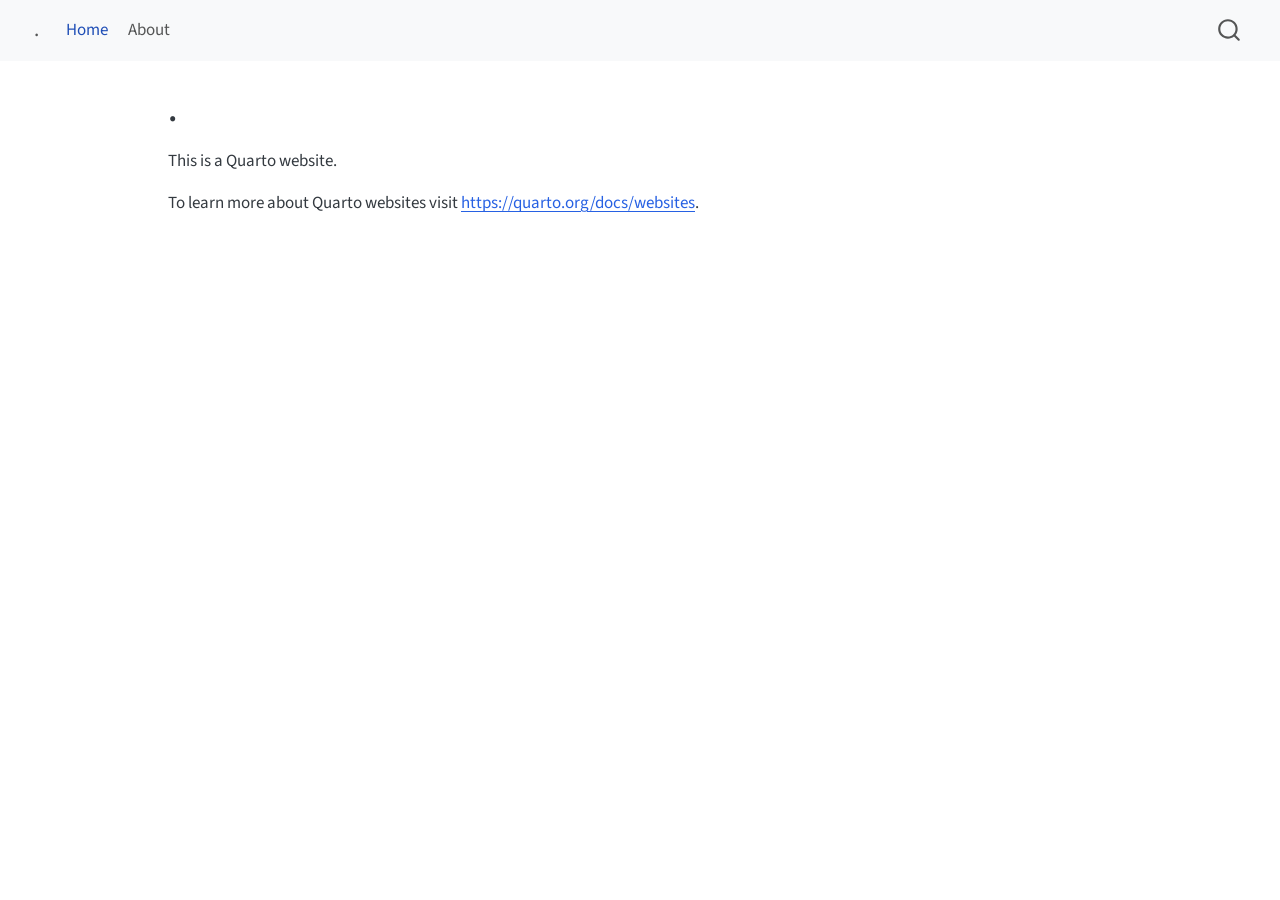
==== docs/index.html @ a1e126f9 "quarto render" ====
<!DOCTYPE html>
<html xmlns="http://www.w3.org/1999/xhtml" lang="en" xml:lang="en"><head>

<meta charset="utf-8">
<meta name="generator" content="quarto-1.8.25">

<meta name="viewport" content="width=device-width, initial-scale=1.0, user-scalable=yes">


<title>.</title>
<style>
code{white-space: pre-wrap;}
span.smallcaps{font-variant: small-caps;}
div.columns{display: flex; gap: min(4vw, 1.5em);}
div.column{flex: auto; overflow-x: auto;}
div.hanging-indent{margin-left: 1.5em; text-indent: -1.5em;}
ul.task-list{list-style: none;}
ul.task-list li input[type="checkbox"] {
  width: 0.8em;
  margin: 0 0.8em 0.2em -1em; /* quarto-specific, see https://github.com/quarto-dev/quarto-cli/issues/4556 */ 
  vertical-align: middle;
}
</style>


<script src="site_libs/quarto-nav/quarto-nav.js"></script>
<script src="site_libs/quarto-nav/headroom.min.js"></script>
<script src="site_libs/clipboard/clipboard.min.js"></script>
<script src="site_libs/quarto-search/autocomplete.umd.js"></script>
<script src="site_libs/quarto-search/fuse.min.js"></script>
<script src="site_libs/quarto-search/quarto-search.js"></script>
<meta name="quarto:offset" content="./">
<script src="site_libs/quarto-html/quarto.js" type="module"></script>
<script src="site_libs/quarto-html/tabsets/tabsets.js" type="module"></script>
<script src="site_libs/quarto-html/axe/axe-check.js" type="module"></script>
<script src="site_libs/quarto-html/popper.min.js"></script>
<script src="site_libs/quarto-html/tippy.umd.min.js"></script>
<script src="site_libs/quarto-html/anchor.min.js"></script>
<link href="site_libs/quarto-html/tippy.css" rel="stylesheet">
<link href="site_libs/quarto-html/quarto-syntax-highlighting-7b89279ff1a6dce999919e0e67d4d9ec.css" rel="stylesheet" id="quarto-text-highlighting-styles">
<script src="site_libs/bootstrap/bootstrap.min.js"></script>
<link href="site_libs/bootstrap/bootstrap-icons.css" rel="stylesheet">
<link href="site_libs/bootstrap/bootstrap-5b4ad623e5705c0698d39aec6f10cf02.min.css" rel="stylesheet" append-hash="true" id="quarto-bootstrap" data-mode="light">
<script id="quarto-search-options" type="application/json">{
  "location": "navbar",
  "copy-button": false,
  "collapse-after": 3,
  "panel-placement": "end",
  "type": "overlay",
  "limit": 50,
  "keyboard-shortcut": [
    "f",
    "/",
    "s"
  ],
  "show-item-context": false,
  "language": {
    "search-no-results-text": "No results",
    "search-matching-documents-text": "matching documents",
    "search-copy-link-title": "Copy link to search",
    "search-hide-matches-text": "Hide additional matches",
    "search-more-match-text": "more match in this document",
    "search-more-matches-text": "more matches in this document",
    "search-clear-button-title": "Clear",
    "search-text-placeholder": "",
    "search-detached-cancel-button-title": "Cancel",
    "search-submit-button-title": "Submit",
    "search-label": "Search"
  }
}</script>


<link rel="stylesheet" href="styles.css">
</head>

<body class="nav-fixed quarto-light">

<div id="quarto-search-results"></div>
  <header id="quarto-header" class="headroom fixed-top">
    <nav class="navbar navbar-expand-lg " data-bs-theme="dark">
      <div class="navbar-container container-fluid">
      <div class="navbar-brand-container mx-auto">
    <a href="./index.html" class="navbar-brand navbar-brand-logo">
    </a>
    <a class="navbar-brand" href="./index.html">
    <span class="navbar-title">.</span>
    </a>
  </div>
            <div id="quarto-search" class="" title="Search"></div>
          <button class="navbar-toggler" type="button" data-bs-toggle="collapse" data-bs-target="#navbarCollapse" aria-controls="navbarCollapse" role="menu" aria-expanded="false" aria-label="Toggle navigation" onclick="if (window.quartoToggleHeadroom) { window.quartoToggleHeadroom(); }">
  <span class="navbar-toggler-icon"></span>
</button>
          <div class="collapse navbar-collapse" id="navbarCollapse">
            <ul class="navbar-nav navbar-nav-scroll me-auto">
  <li class="nav-item">
    <a class="nav-link active" href="./index.html" aria-current="page"> 
<span class="menu-text">Home</span></a>
  </li>  
  <li class="nav-item">
    <a class="nav-link" href="./about.html"> 
<span class="menu-text">About</span></a>
  </li>  
</ul>
          </div> <!-- /navcollapse -->
            <div class="quarto-navbar-tools">
</div>
      </div> <!-- /container-fluid -->
    </nav>
</header>
<!-- content -->
<div id="quarto-content" class="quarto-container page-columns page-rows-contents page-layout-article page-navbar">
<!-- sidebar -->
<!-- margin-sidebar -->
    <div id="quarto-margin-sidebar" class="sidebar margin-sidebar zindex-bottom">
        
    </div>
<!-- main -->
<main class="content" id="quarto-document-content">

<header id="title-block-header" class="quarto-title-block default">
<div class="quarto-title">
<h1 class="title">.</h1>
</div>



<div class="quarto-title-meta">

    
  
    
  </div>
  


</header>


<p>This is a Quarto website.</p>
<p>To learn more about Quarto websites visit <a href="https://quarto.org/docs/websites" class="uri">https://quarto.org/docs/websites</a>.</p>



</main> <!-- /main -->
<script id="quarto-html-after-body" type="application/javascript">
  window.document.addEventListener("DOMContentLoaded", function (event) {
    const icon = "";
    const anchorJS = new window.AnchorJS();
    anchorJS.options = {
      placement: 'right',
      icon: icon
    };
    anchorJS.add('.anchored');
    const isCodeAnnotation = (el) => {
      for (const clz of el.classList) {
        if (clz.startsWith('code-annotation-')) {                     
          return true;
        }
      }
      return false;
    }
    const onCopySuccess = function(e) {
      // button target
      const button = e.trigger;
      // don't keep focus
      button.blur();
      // flash "checked"
      button.classList.add('code-copy-button-checked');
      var currentTitle = button.getAttribute("title");
      button.setAttribute("title", "Copied!");
      let tooltip;
      if (window.bootstrap) {
        button.setAttribute("data-bs-toggle", "tooltip");
        button.setAttribute("data-bs-placement", "left");
        button.setAttribute("data-bs-title", "Copied!");
        tooltip = new bootstrap.Tooltip(button, 
          { trigger: "manual", 
            customClass: "code-copy-button-tooltip",
            offset: [0, -8]});
        tooltip.show();    
      }
      setTimeout(function() {
        if (tooltip) {
          tooltip.hide();
          button.removeAttribute("data-bs-title");
          button.removeAttribute("data-bs-toggle");
          button.removeAttribute("data-bs-placement");
        }
        button.setAttribute("title", currentTitle);
        button.classList.remove('code-copy-button-checked');
      }, 1000);
      // clear code selection
      e.clearSelection();
    }
    const getTextToCopy = function(trigger) {
      const outerScaffold = trigger.parentElement.cloneNode(true);
      const codeEl = outerScaffold.querySelector('code');
      for (const childEl of codeEl.children) {
        if (isCodeAnnotation(childEl)) {
          childEl.remove();
        }
      }
      return codeEl.innerText;
    }
    const clipboard = new window.ClipboardJS('.code-copy-button:not([data-in-quarto-modal])', {
      text: getTextToCopy
    });
    clipboard.on('success', onCopySuccess);
    if (window.document.getElementById('quarto-embedded-source-code-modal')) {
      const clipboardModal = new window.ClipboardJS('.code-copy-button[data-in-quarto-modal]', {
        text: getTextToCopy,
        container: window.document.getElementById('quarto-embedded-source-code-modal')
      });
      clipboardModal.on('success', onCopySuccess);
    }
      var localhostRegex = new RegExp(/^(?:http|https):\/\/localhost\:?[0-9]*\//);
      var mailtoRegex = new RegExp(/^mailto:/);
        var filterRegex = new RegExp('/' + window.location.host + '/');
      var isInternal = (href) => {
          return filterRegex.test(href) || localhostRegex.test(href) || mailtoRegex.test(href);
      }
      // Inspect non-navigation links and adorn them if external
     var links = window.document.querySelectorAll('a[href]:not(.nav-link):not(.navbar-brand):not(.toc-action):not(.sidebar-link):not(.sidebar-item-toggle):not(.pagination-link):not(.no-external):not([aria-hidden]):not(.dropdown-item):not(.quarto-navigation-tool):not(.about-link)');
      for (var i=0; i<links.length; i++) {
        const link = links[i];
        if (!isInternal(link.href)) {
          // undo the damage that might have been done by quarto-nav.js in the case of
          // links that we want to consider external
          if (link.dataset.originalHref !== undefined) {
            link.href = link.dataset.originalHref;
          }
        }
      }
    function tippyHover(el, contentFn, onTriggerFn, onUntriggerFn) {
      const config = {
        allowHTML: true,
        maxWidth: 500,
        delay: 100,
        arrow: false,
        appendTo: function(el) {
            return el.parentElement;
        },
        interactive: true,
        interactiveBorder: 10,
        theme: 'quarto',
        placement: 'bottom-start',
      };
      if (contentFn) {
        config.content = contentFn;
      }
      if (onTriggerFn) {
        config.onTrigger = onTriggerFn;
      }
      if (onUntriggerFn) {
        config.onUntrigger = onUntriggerFn;
      }
      window.tippy(el, config); 
    }
    const noterefs = window.document.querySelectorAll('a[role="doc-noteref"]');
    for (var i=0; i<noterefs.length; i++) {
      const ref = noterefs[i];
      tippyHover(ref, function() {
        // use id or data attribute instead here
        let href = ref.getAttribute('data-footnote-href') || ref.getAttribute('href');
        try { href = new URL(href).hash; } catch {}
        const id = href.replace(/^#\/?/, "");
        const note = window.document.getElementById(id);
        if (note) {
          return note.innerHTML;
        } else {
          return "";
        }
      });
    }
    const xrefs = window.document.querySelectorAll('a.quarto-xref');
    const processXRef = (id, note) => {
      // Strip column container classes
      const stripColumnClz = (el) => {
        el.classList.remove("page-full", "page-columns");
        if (el.children) {
          for (const child of el.children) {
            stripColumnClz(child);
          }
        }
      }
      stripColumnClz(note)
      if (id === null || id.startsWith('sec-')) {
        // Special case sections, only their first couple elements
        const container = document.createElement("div");
        if (note.children && note.children.length > 2) {
          container.appendChild(note.children[0].cloneNode(true));
          for (let i = 1; i < note.children.length; i++) {
            const child = note.children[i];
            if (child.tagName === "P" && child.innerText === "") {
              continue;
            } else {
              container.appendChild(child.cloneNode(true));
              break;
            }
          }
          if (window.Quarto?.typesetMath) {
            window.Quarto.typesetMath(container);
          }
          return container.innerHTML
        } else {
          if (window.Quarto?.typesetMath) {
            window.Quarto.typesetMath(note);
          }
          return note.innerHTML;
        }
      } else {
        // Remove any anchor links if they are present
        const anchorLink = note.querySelector('a.anchorjs-link');
        if (anchorLink) {
          anchorLink.remove();
        }
        if (window.Quarto?.typesetMath) {
          window.Quarto.typesetMath(note);
        }
        if (note.classList.contains("callout")) {
          return note.outerHTML;
        } else {
          return note.innerHTML;
        }
      }
    }
    for (var i=0; i<xrefs.length; i++) {
      const xref = xrefs[i];
      tippyHover(xref, undefined, function(instance) {
        instance.disable();
        let url = xref.getAttribute('href');
        let hash = undefined; 
        if (url.startsWith('#')) {
          hash = url;
        } else {
          try { hash = new URL(url).hash; } catch {}
        }
        if (hash) {
          const id = hash.replace(/^#\/?/, "");
          const note = window.document.getElementById(id);
          if (note !== null) {
            try {
              const html = processXRef(id, note.cloneNode(true));
              instance.setContent(html);
            } finally {
              instance.enable();
              instance.show();
            }
          } else {
            // See if we can fetch this
            fetch(url.split('#')[0])
            .then(res => res.text())
            .then(html => {
              const parser = new DOMParser();
              const htmlDoc = parser.parseFromString(html, "text/html");
              const note = htmlDoc.getElementById(id);
              if (note !== null) {
                const html = processXRef(id, note);
                instance.setContent(html);
              } 
            }).finally(() => {
              instance.enable();
              instance.show();
            });
          }
        } else {
          // See if we can fetch a full url (with no hash to target)
          // This is a special case and we should probably do some content thinning / targeting
          fetch(url)
          .then(res => res.text())
          .then(html => {
            const parser = new DOMParser();
            const htmlDoc = parser.parseFromString(html, "text/html");
            const note = htmlDoc.querySelector('main.content');
            if (note !== null) {
              // This should only happen for chapter cross references
              // (since there is no id in the URL)
              // remove the first header
              if (note.children.length > 0 && note.children[0].tagName === "HEADER") {
                note.children[0].remove();
              }
              const html = processXRef(null, note);
              instance.setContent(html);
            } 
          }).finally(() => {
            instance.enable();
            instance.show();
          });
        }
      }, function(instance) {
      });
    }
        let selectedAnnoteEl;
        const selectorForAnnotation = ( cell, annotation) => {
          let cellAttr = 'data-code-cell="' + cell + '"';
          let lineAttr = 'data-code-annotation="' +  annotation + '"';
          const selector = 'span[' + cellAttr + '][' + lineAttr + ']';
          return selector;
        }
        const selectCodeLines = (annoteEl) => {
          const doc = window.document;
          const targetCell = annoteEl.getAttribute("data-target-cell");
          const targetAnnotation = annoteEl.getAttribute("data-target-annotation");
          const annoteSpan = window.document.querySelector(selectorForAnnotation(targetCell, targetAnnotation));
          const lines = annoteSpan.getAttribute("data-code-lines").split(",");
          const lineIds = lines.map((line) => {
            return targetCell + "-" + line;
          })
          let top = null;
          let height = null;
          let parent = null;
          if (lineIds.length > 0) {
              //compute the position of the single el (top and bottom and make a div)
              const el = window.document.getElementById(lineIds[0]);
              top = el.offsetTop;
              height = el.offsetHeight;
              parent = el.parentElement.parentElement;
            if (lineIds.length > 1) {
              const lastEl = window.document.getElementById(lineIds[lineIds.length - 1]);
              const bottom = lastEl.offsetTop + lastEl.offsetHeight;
              height = bottom - top;
            }
            if (top !== null && height !== null && parent !== null) {
              // cook up a div (if necessary) and position it 
              let div = window.document.getElementById("code-annotation-line-highlight");
              if (div === null) {
                div = window.document.createElement("div");
                div.setAttribute("id", "code-annotation-line-highlight");
                div.style.position = 'absolute';
                parent.appendChild(div);
              }
              div.style.top = top - 2 + "px";
              div.style.height = height + 4 + "px";
              div.style.left = 0;
              let gutterDiv = window.document.getElementById("code-annotation-line-highlight-gutter");
              if (gutterDiv === null) {
                gutterDiv = window.document.createElement("div");
                gutterDiv.setAttribute("id", "code-annotation-line-highlight-gutter");
                gutterDiv.style.position = 'absolute';
                const codeCell = window.document.getElementById(targetCell);
                const gutter = codeCell.querySelector('.code-annotation-gutter');
                gutter.appendChild(gutterDiv);
              }
              gutterDiv.style.top = top - 2 + "px";
              gutterDiv.style.height = height + 4 + "px";
            }
            selectedAnnoteEl = annoteEl;
          }
        };
        const unselectCodeLines = () => {
          const elementsIds = ["code-annotation-line-highlight", "code-annotation-line-highlight-gutter"];
          elementsIds.forEach((elId) => {
            const div = window.document.getElementById(elId);
            if (div) {
              div.remove();
            }
          });
          selectedAnnoteEl = undefined;
        };
          // Handle positioning of the toggle
      window.addEventListener(
        "resize",
        throttle(() => {
          elRect = undefined;
          if (selectedAnnoteEl) {
            selectCodeLines(selectedAnnoteEl);
          }
        }, 10)
      );
      function throttle(fn, ms) {
      let throttle = false;
      let timer;
        return (...args) => {
          if(!throttle) { // first call gets through
              fn.apply(this, args);
              throttle = true;
          } else { // all the others get throttled
              if(timer) clearTimeout(timer); // cancel #2
              timer = setTimeout(() => {
                fn.apply(this, args);
                timer = throttle = false;
              }, ms);
          }
        };
      }
        // Attach click handler to the DT
        const annoteDls = window.document.querySelectorAll('dt[data-target-cell]');
        for (const annoteDlNode of annoteDls) {
          annoteDlNode.addEventListener('click', (event) => {
            const clickedEl = event.target;
            if (clickedEl !== selectedAnnoteEl) {
              unselectCodeLines();
              const activeEl = window.document.querySelector('dt[data-target-cell].code-annotation-active');
              if (activeEl) {
                activeEl.classList.remove('code-annotation-active');
              }
              selectCodeLines(clickedEl);
              clickedEl.classList.add('code-annotation-active');
            } else {
              // Unselect the line
              unselectCodeLines();
              clickedEl.classList.remove('code-annotation-active');
            }
          });
        }
    const findCites = (el) => {
      const parentEl = el.parentElement;
      if (parentEl) {
        const cites = parentEl.dataset.cites;
        if (cites) {
          return {
            el,
            cites: cites.split(' ')
          };
        } else {
          return findCites(el.parentElement)
        }
      } else {
        return undefined;
      }
    };
    var bibliorefs = window.document.querySelectorAll('a[role="doc-biblioref"]');
    for (var i=0; i<bibliorefs.length; i++) {
      const ref = bibliorefs[i];
      const citeInfo = findCites(ref);
      if (citeInfo) {
        tippyHover(citeInfo.el, function() {
          var popup = window.document.createElement('div');
          citeInfo.cites.forEach(function(cite) {
            var citeDiv = window.document.createElement('div');
            citeDiv.classList.add('hanging-indent');
            citeDiv.classList.add('csl-entry');
            var biblioDiv = window.document.getElementById('ref-' + cite);
            if (biblioDiv) {
              citeDiv.innerHTML = biblioDiv.innerHTML;
            }
            popup.appendChild(citeDiv);
          });
          return popup.innerHTML;
        });
      }
    }
  });
  </script>
</div> <!-- /content -->




</body></html>
---- docs/site_libs/quarto-html/tippy.css ----
.tippy-box[data-animation=fade][data-state=hidden]{opacity:0}[data-tippy-root]{max-width:calc(100vw - 10px)}.tippy-box{position:relative;background-color:#333;color:#fff;border-radius:4px;font-size:14px;line-height:1.4;white-space:normal;outline:0;transition-property:transform,visibility,opacity}.tippy-box[data-placement^=top]>.tippy-arrow{bottom:0}.tippy-box[data-placement^=top]>.tippy-arrow:before{bottom:-7px;left:0;border-width:8px 8px 0;border-top-color:initial;transform-origin:center top}.tippy-box[data-placement^=bottom]>.tippy-arrow{top:0}.tippy-box[data-placement^=bottom]>.tippy-arrow:before{top:-7px;left:0;border-width:0 8px 8px;border-bottom-color:initial;transform-origin:center bottom}.tippy-box[data-placement^=left]>.tippy-arrow{right:0}.tippy-box[data-placement^=left]>.tippy-arrow:before{border-width:8px 0 8px 8px;border-left-color:initial;right:-7px;transform-origin:center left}.tippy-box[data-placement^=right]>.tippy-arrow{left:0}.tippy-box[data-placement^=right]>.tippy-arrow:before{left:-7px;border-width:8px 8px 8px 0;border-right-color:initial;transform-origin:center right}.tippy-box[data-inertia][data-state=visible]{transition-timing-function:cubic-bezier(.54,1.5,.38,1.11)}.tippy-arrow{width:16px;height:16px;color:#333}.tippy-arrow:before{content:"";position:absolute;border-color:transparent;border-style:solid}.tippy-content{position:relative;padding:5px 9px;z-index:1}
---- docs/site_libs/quarto-html/quarto-syntax-highlighting-7b89279ff1a6dce999919e0e67d4d9ec.css ----
/* quarto syntax highlight colors */
:root {
  --quarto-hl-ot-color: #003B4F;
  --quarto-hl-at-color: #657422;
  --quarto-hl-ss-color: #20794D;
  --quarto-hl-an-color: #5E5E5E;
  --quarto-hl-fu-color: #4758AB;
  --quarto-hl-st-color: #20794D;
  --quarto-hl-cf-color: #003B4F;
  --quarto-hl-op-color: #5E5E5E;
  --quarto-hl-er-color: #AD0000;
  --quarto-hl-bn-color: #AD0000;
  --quarto-hl-al-color: #AD0000;
  --quarto-hl-va-color: #111111;
  --quarto-hl-bu-color: inherit;
  --quarto-hl-ex-color: inherit;
  --quarto-hl-pp-color: #AD0000;
  --quarto-hl-in-color: #5E5E5E;
  --quarto-hl-vs-color: #20794D;
  --quarto-hl-wa-color: #5E5E5E;
  --quarto-hl-do-color: #5E5E5E;
  --quarto-hl-im-color: #00769E;
  --quarto-hl-ch-color: #20794D;
  --quarto-hl-dt-color: #AD0000;
  --quarto-hl-fl-color: #AD0000;
  --quarto-hl-co-color: #5E5E5E;
  --quarto-hl-cv-color: #5E5E5E;
  --quarto-hl-cn-color: #8f5902;
  --quarto-hl-sc-color: #5E5E5E;
  --quarto-hl-dv-color: #AD0000;
  --quarto-hl-kw-color: #003B4F;
}

/* other quarto variables */
:root {
  --quarto-font-monospace: SFMono-Regular, Menlo, Monaco, Consolas, "Liberation Mono", "Courier New", monospace;
}

/* syntax highlight based on Pandoc's rules */
pre > code.sourceCode > span {
  color: #003B4F;
}

code.sourceCode > span {
  color: #003B4F;
}

div.sourceCode,
div.sourceCode pre.sourceCode {
  color: #003B4F;
}

/* Normal */
code span {
  color: #003B4F;
}

/* Alert */
code span.al {
  color: #AD0000;
  font-style: inherit;
}

/* Annotation */
code span.an {
  color: #5E5E5E;
  font-style: inherit;
}

/* Attribute */
code span.at {
  color: #657422;
  font-style: inherit;
}

/* BaseN */
code span.bn {
  color: #AD0000;
  font-style: inherit;
}

/* BuiltIn */
code span.bu {
  font-style: inherit;
}

/* ControlFlow */
code span.cf {
  color: #003B4F;
  font-weight: bold;
  font-style: inherit;
}

/* Char */
code span.ch {
  color: #20794D;
  font-style: inherit;
}

/* Constant */
code span.cn {
  color: #8f5902;
  font-style: inherit;
}

/* Comment */
code span.co {
  color: #5E5E5E;
  font-style: inherit;
}

/* CommentVar */
code span.cv {
  color: #5E5E5E;
  font-style: italic;
}

/* Documentation */
code span.do {
  color: #5E5E5E;
  font-style: italic;
}

/* DataType */
code span.dt {
  color: #AD0000;
  font-style: inherit;
}

/* DecVal */
code span.dv {
  color: #AD0000;
  font-style: inherit;
}

/* Error */
code span.er {
  color: #AD0000;
  font-style: inherit;
}

/* Extension */
code span.ex {
  font-style: inherit;
}

/* Float */
code span.fl {
  color: #AD0000;
  font-style: inherit;
}

/* Function */
code span.fu {
  color: #4758AB;
  font-style: inherit;
}

/* Import */
code span.im {
  color: #00769E;
  font-style: inherit;
}

/* Information */
code span.in {
  color: #5E5E5E;
  font-style: inherit;
}

/* Keyword */
code span.kw {
  color: #003B4F;
  font-weight: bold;
  font-style: inherit;
}

/* Operator */
code span.op {
  color: #5E5E5E;
  font-style: inherit;
}

/* Other */
code span.ot {
  color: #003B4F;
  font-style: inherit;
}

/* Preprocessor */
code span.pp {
  color: #AD0000;
  font-style: inherit;
}

/* SpecialChar */
code span.sc {
  color: #5E5E5E;
  font-style: inherit;
}

/* SpecialString */
code span.ss {
  color: #20794D;
  font-style: inherit;
}

/* String */
code span.st {
  color: #20794D;
  font-style: inherit;
}

/* Variable */
code span.va {
  color: #111111;
  font-style: inherit;
}

/* VerbatimString */
code span.vs {
  color: #20794D;
  font-style: inherit;
}

/* Warning */
code span.wa {
  color: #5E5E5E;
  font-style: italic;
}

.prevent-inlining {
  content: "</";
}

/*# sourceMappingURL=3944bc705cfaf4c80e56f77c5205168a.css.map */
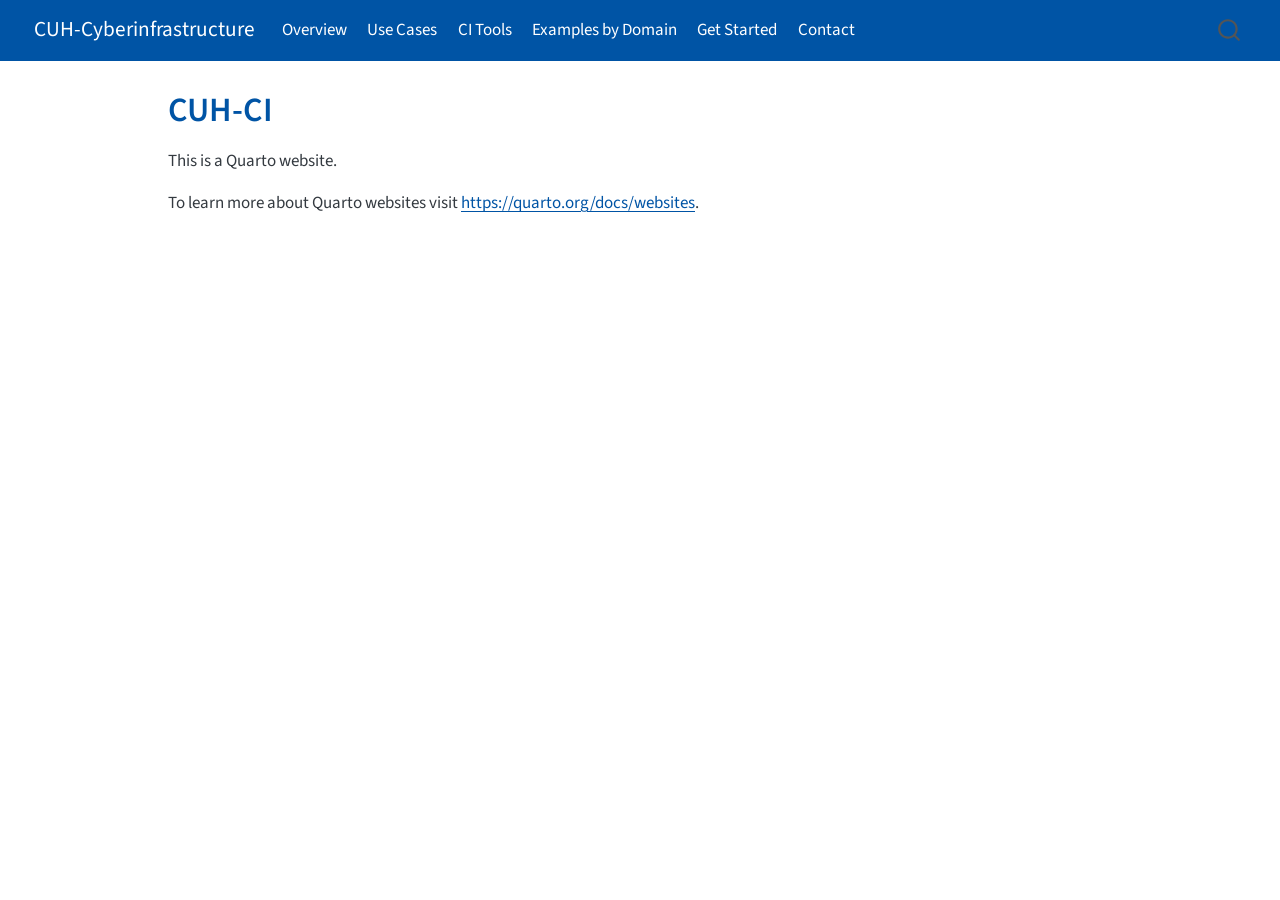
==== commit a41c0434: "update styling" ====
--- a/docs/index.html
+++ b/docs/index.html
@@ -7,7 +7,7 @@
 <meta name="viewport" content="width=device-width, initial-scale=1.0, user-scalable=yes">
 
 
-<title>.</title>
+<title>CUH-CI – CUH-Cyberinfrastructure</title>
 <style>
 code{white-space: pre-wrap;}
 span.smallcaps{font-variant: small-caps;}
@@ -83,7 +83,7 @@
     <a href="./index.html" class="navbar-brand navbar-brand-logo">
     </a>
     <a class="navbar-brand" href="./index.html">
-    <span class="navbar-title">.</span>
+    <span class="navbar-title">CUH-Cyberinfrastructure</span>
     </a>
   </div>
             <div id="quarto-search" class="" title="Search"></div>
@@ -94,11 +94,27 @@
             <ul class="navbar-nav navbar-nav-scroll me-auto">
   <li class="nav-item">
     <a class="nav-link active" href="./index.html" aria-current="page"> 
-<span class="menu-text">Home</span></a>
+<span class="menu-text">Overview</span></a>
+  </li>  
+  <li class="nav-item">
+    <a class="nav-link" href="./use-cases.html"> 
+<span class="menu-text">Use Cases</span></a>
+  </li>  
+  <li class="nav-item">
+    <a class="nav-link" href="./tools.html"> 
+<span class="menu-text">CI Tools</span></a>
+  </li>  
+  <li class="nav-item">
+    <a class="nav-link" href="./examples.html"> 
+<span class="menu-text">Examples by Domain</span></a>
+  </li>  
+  <li class="nav-item">
+    <a class="nav-link" href="./get-started.html"> 
+<span class="menu-text">Get Started</span></a>
   </li>  
   <li class="nav-item">
     <a class="nav-link" href="./about.html"> 
-<span class="menu-text">About</span></a>
+<span class="menu-text">Contact</span></a>
   </li>  
 </ul>
           </div> <!-- /navcollapse -->
@@ -119,7 +135,7 @@
 
 <header id="title-block-header" class="quarto-title-block default">
 <div class="quarto-title">
-<h1 class="title">.</h1>
+<h1 class="title">CUH-CI</h1>
 </div>
 
 
--- a/docs/styles.css
+++ b/docs/styles.css
@@ -0,0 +1,37 @@
+/* css styles */
+
+/* Chaminade Brand Colors */
+:root {
+  --chaminade-blue: #0054A5;
+  --chaminade-silver:#D9D9D6;
+  --chaminade-black:#1a1a1a;
+}
+
+/* Navbar */
+.navbar {
+  background-color: var(--chaminade-blue) !important;
+}
+
+.navbar-brand, .nav-link {
+  color: white !important;
+}
+
+.nav-link:hover {
+  color: var(--chaminade-silver) !important;
+}
+
+/* Headings */
+h1, h2, h3 {
+  color: var(--chaminade-blue);
+}
+
+/* Buttons/links accent */
+a {
+  color: var(--chaminade-blue);
+}
+
+/* Footer */
+.nav-footer {
+  background-color: var(--chaminade-blue);
+  color: white;
+}
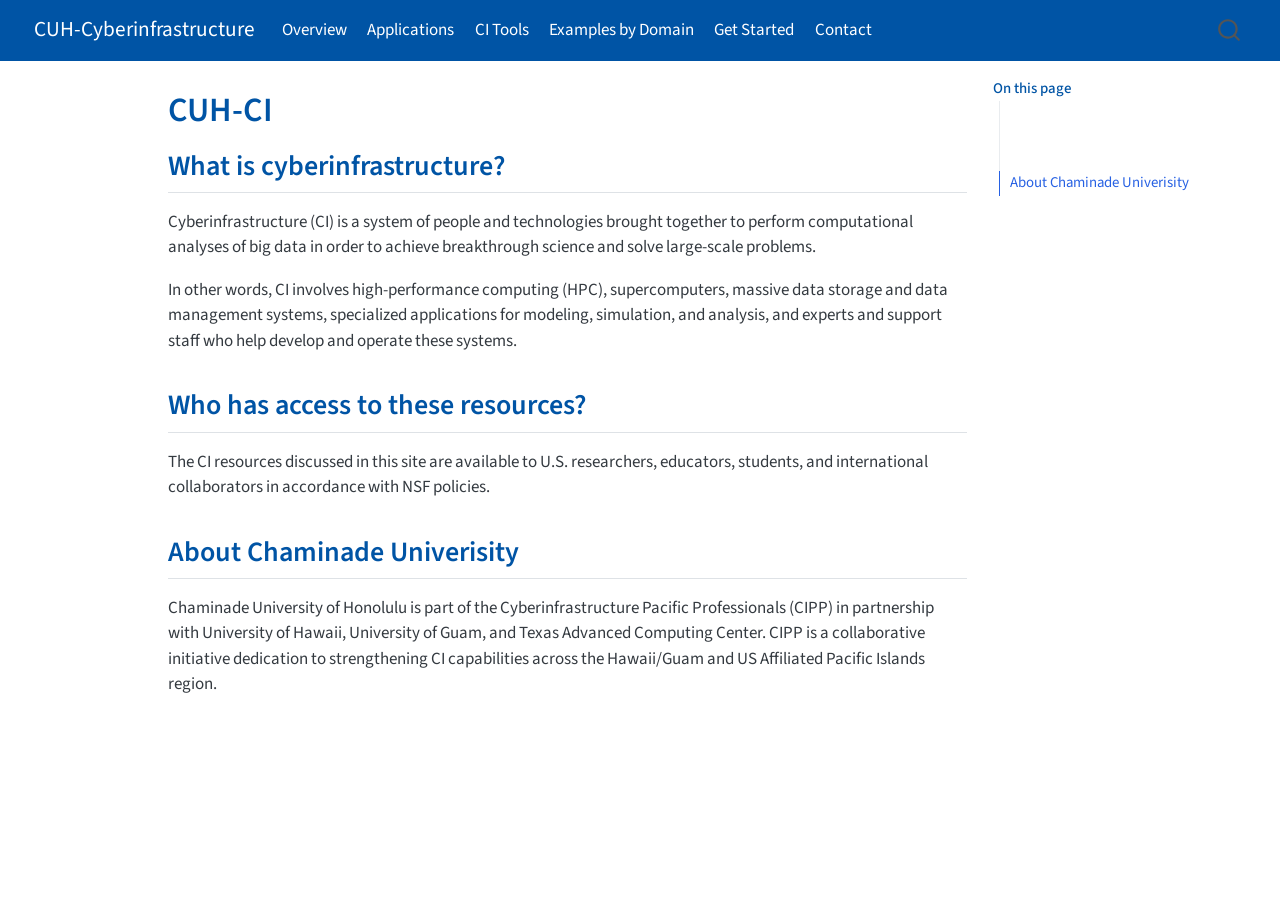
==== commit 150be6ff: "edit" ====
--- a/docs/index.html
+++ b/docs/index.html
@@ -98,7 +98,7 @@
   </li>  
   <li class="nav-item">
     <a class="nav-link" href="./use-cases.html"> 
-<span class="menu-text">Use Cases</span></a>
+<span class="menu-text">Applications</span></a>
   </li>  
   <li class="nav-item">
     <a class="nav-link" href="./tools.html"> 
@@ -127,8 +127,16 @@
 <div id="quarto-content" class="quarto-container page-columns page-rows-contents page-layout-article page-navbar">
 <!-- sidebar -->
 <!-- margin-sidebar -->
-    <div id="quarto-margin-sidebar" class="sidebar margin-sidebar zindex-bottom">
-        
+    <div id="quarto-margin-sidebar" class="sidebar margin-sidebar">
+        <nav id="TOC" role="doc-toc" class="toc-active">
+    <h2 id="toc-title">On this page</h2>
+   
+  <ul>
+  <li><a href="#what-is-cyberinfrastructure" id="toc-what-is-cyberinfrastructure" class="nav-link active" data-scroll-target="#what-is-cyberinfrastructure">What is cyberinfrastructure?</a></li>
+  <li><a href="#who-has-access-to-these-resources" id="toc-who-has-access-to-these-resources" class="nav-link" data-scroll-target="#who-has-access-to-these-resources">Who has access to these resources?</a></li>
+  <li><a href="#about-chaminade-univerisity" id="toc-about-chaminade-univerisity" class="nav-link" data-scroll-target="#about-chaminade-univerisity">About Chaminade Univerisity</a></li>
+  </ul>
+</nav>
     </div>
 <!-- main -->
 <main class="content" id="quarto-document-content">
@@ -152,10 +160,21 @@
 </header>
 
 
-<p>This is a Quarto website.</p>
-<p>To learn more about Quarto websites visit <a href="https://quarto.org/docs/websites" class="uri">https://quarto.org/docs/websites</a>.</p>
-
-
+<section id="what-is-cyberinfrastructure" class="level2">
+<h2 class="anchored" data-anchor-id="what-is-cyberinfrastructure">What is cyberinfrastructure?</h2>
+<p>Cyberinfrastructure (CI) is a system of people and technologies brought together to perform computational analyses of big data in order to achieve breakthrough science and solve large-scale problems.</p>
+<p>In other words, CI involves high-performance computing (HPC), supercomputers, massive data storage and data management systems, specialized applications for modeling, simulation, and analysis, and experts and support staff who help develop and operate these systems.</p>
+</section>
+<section id="who-has-access-to-these-resources" class="level2">
+<h2 class="anchored" data-anchor-id="who-has-access-to-these-resources">Who has access to these resources?</h2>
+<p>The CI resources discussed in this site are available to U.S. researchers, educators, students, and international collaborators in accordance with NSF policies.</p>
+</section>
+<section id="about-chaminade-univerisity" class="level2">
+<h2 class="anchored" data-anchor-id="about-chaminade-univerisity">About Chaminade Univerisity</h2>
+<p>Chaminade University of Honolulu is part of the Cyberinfrastructure Pacific Professionals (CIPP) in partnership with University of Hawaii, University of Guam, and Texas Advanced Computing Center. CIPP is a collaborative initiative dedication to strengthening CI capabilities across the Hawaii/Guam and US Affiliated Pacific Islands region.</p>
+
+
+</section>
 
 </main> <!-- /main -->
 <script id="quarto-html-after-body" type="application/javascript">
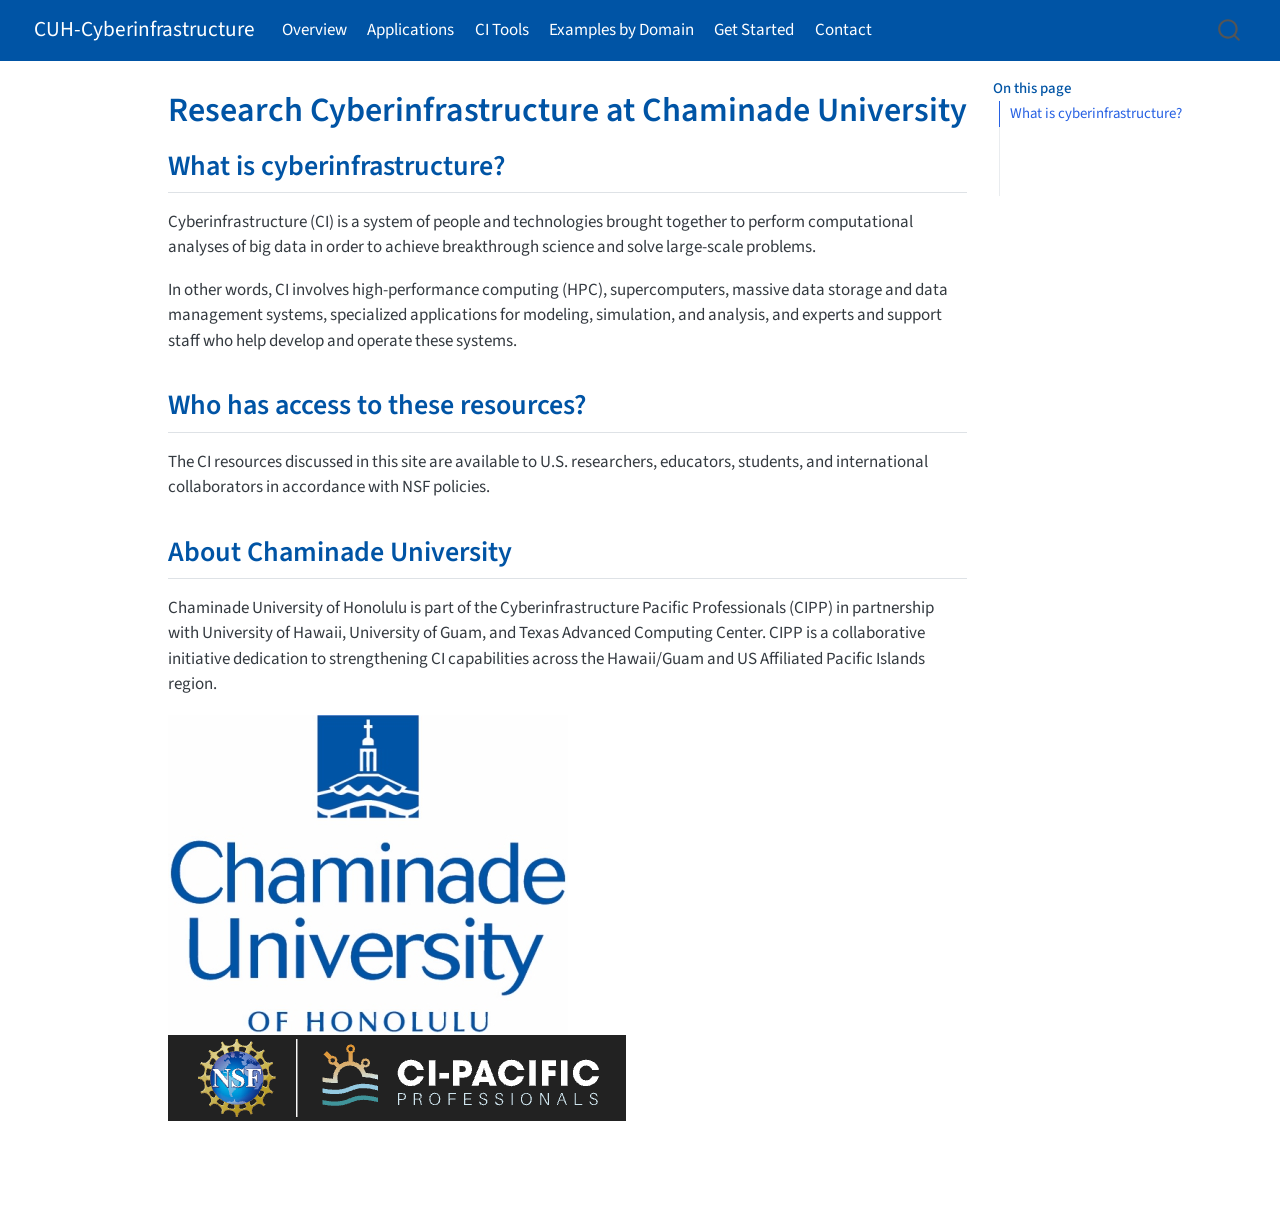
==== commit a1bf8852: "edits" ====
--- a/docs/index.html
+++ b/docs/index.html
@@ -7,7 +7,7 @@
 <meta name="viewport" content="width=device-width, initial-scale=1.0, user-scalable=yes">
 
 
-<title>CUH-CI – CUH-Cyberinfrastructure</title>
+<title>Research Cyberinfrastructure at Chaminade University – CUH-Cyberinfrastructure</title>
 <style>
 code{white-space: pre-wrap;}
 span.smallcaps{font-variant: small-caps;}
@@ -134,7 +134,7 @@
   <ul>
   <li><a href="#what-is-cyberinfrastructure" id="toc-what-is-cyberinfrastructure" class="nav-link active" data-scroll-target="#what-is-cyberinfrastructure">What is cyberinfrastructure?</a></li>
   <li><a href="#who-has-access-to-these-resources" id="toc-who-has-access-to-these-resources" class="nav-link" data-scroll-target="#who-has-access-to-these-resources">Who has access to these resources?</a></li>
-  <li><a href="#about-chaminade-univerisity" id="toc-about-chaminade-univerisity" class="nav-link" data-scroll-target="#about-chaminade-univerisity">About Chaminade Univerisity</a></li>
+  <li><a href="#about-chaminade-university" id="toc-about-chaminade-university" class="nav-link" data-scroll-target="#about-chaminade-university">About Chaminade University</a></li>
   </ul>
 </nav>
     </div>
@@ -143,7 +143,7 @@
 
 <header id="title-block-header" class="quarto-title-block default">
 <div class="quarto-title">
-<h1 class="title">CUH-CI</h1>
+<h1 class="title">Research Cyberinfrastructure at Chaminade University</h1>
 </div>
 
 
@@ -169,9 +169,10 @@
 <h2 class="anchored" data-anchor-id="who-has-access-to-these-resources">Who has access to these resources?</h2>
 <p>The CI resources discussed in this site are available to U.S. researchers, educators, students, and international collaborators in accordance with NSF policies.</p>
 </section>
-<section id="about-chaminade-univerisity" class="level2">
-<h2 class="anchored" data-anchor-id="about-chaminade-univerisity">About Chaminade Univerisity</h2>
+<section id="about-chaminade-university" class="level2">
+<h2 class="anchored" data-anchor-id="about-chaminade-university">About Chaminade University</h2>
 <p>Chaminade University of Honolulu is part of the Cyberinfrastructure Pacific Professionals (CIPP) in partnership with University of Hawaii, University of Guam, and Texas Advanced Computing Center. CIPP is a collaborative initiative dedication to strengthening CI capabilities across the Hawaii/Guam and US Affiliated Pacific Islands region.</p>
+<p><img src="images/CUH-logo.jpg" class="img-fluid" alt="CUH Logo"> <img src="images/CIPP-logo.png" class="img-fluid" alt="CIPP Logo"></p>
 
 
 </section>
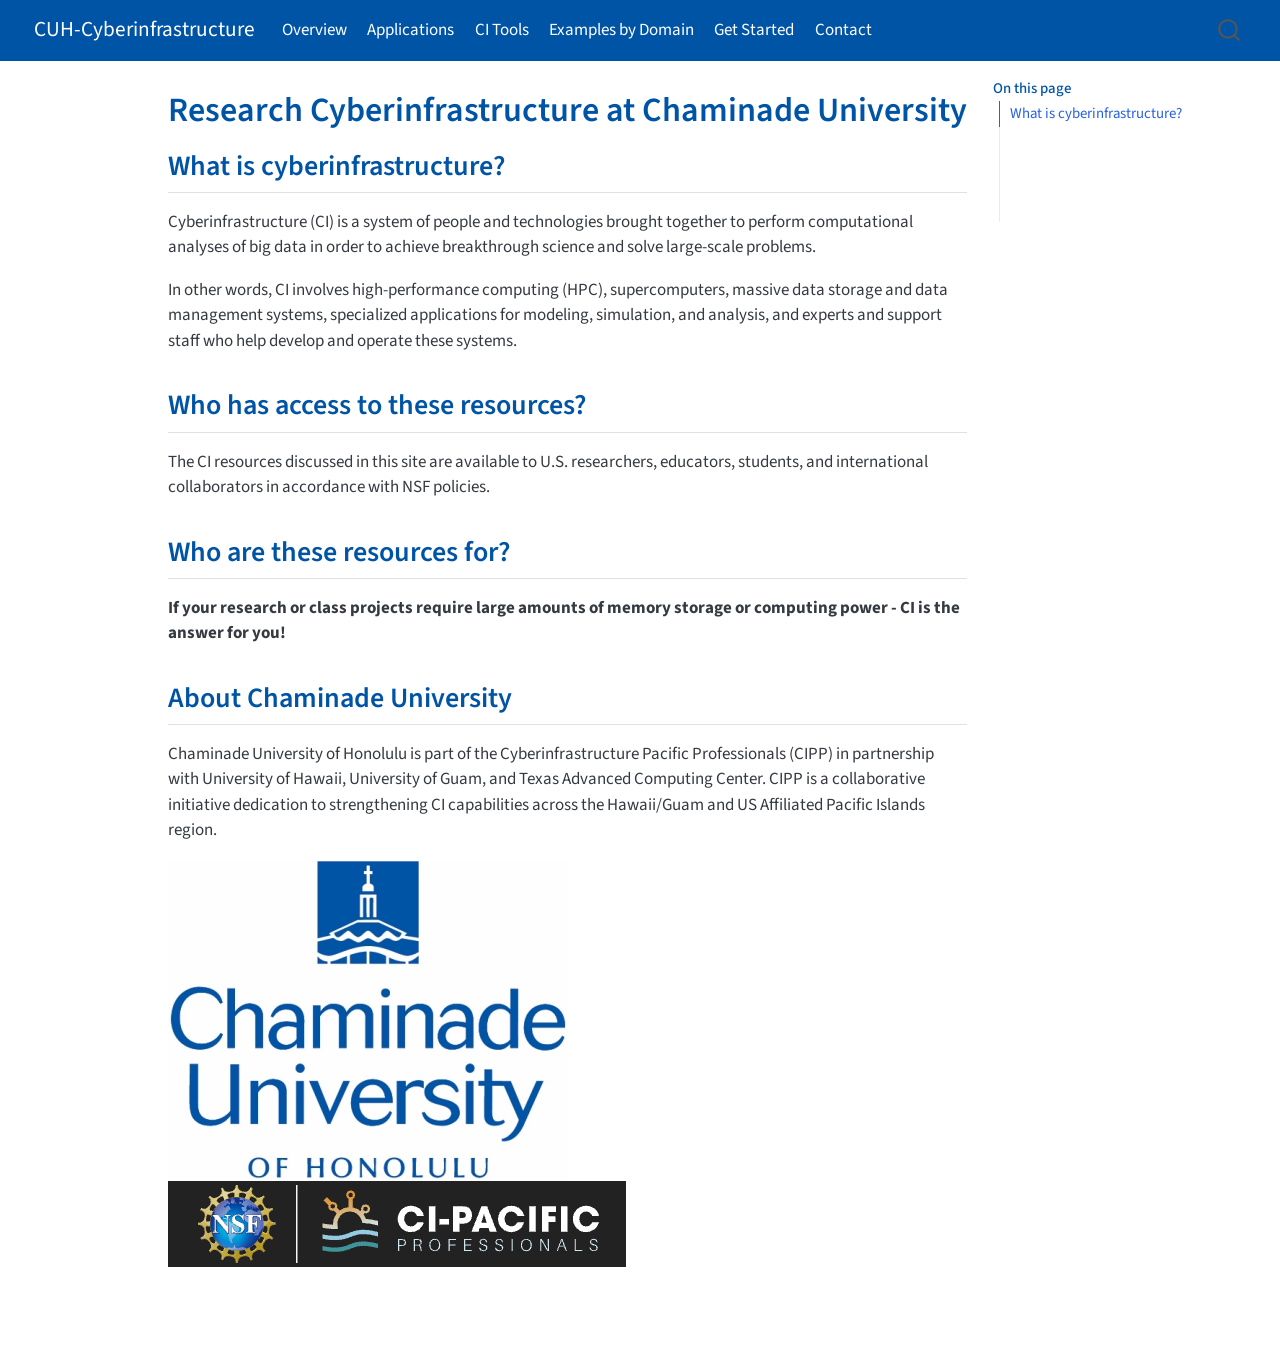
==== commit f5e269c6: "content edits" ====
--- a/docs/index.html
+++ b/docs/index.html
@@ -134,6 +134,7 @@
   <ul>
   <li><a href="#what-is-cyberinfrastructure" id="toc-what-is-cyberinfrastructure" class="nav-link active" data-scroll-target="#what-is-cyberinfrastructure">What is cyberinfrastructure?</a></li>
   <li><a href="#who-has-access-to-these-resources" id="toc-who-has-access-to-these-resources" class="nav-link" data-scroll-target="#who-has-access-to-these-resources">Who has access to these resources?</a></li>
+  <li><a href="#who-are-these-resources-for" id="toc-who-are-these-resources-for" class="nav-link" data-scroll-target="#who-are-these-resources-for">Who are these resources for?</a></li>
   <li><a href="#about-chaminade-university" id="toc-about-chaminade-university" class="nav-link" data-scroll-target="#about-chaminade-university">About Chaminade University</a></li>
   </ul>
 </nav>
@@ -168,6 +169,10 @@
 <section id="who-has-access-to-these-resources" class="level2">
 <h2 class="anchored" data-anchor-id="who-has-access-to-these-resources">Who has access to these resources?</h2>
 <p>The CI resources discussed in this site are available to U.S. researchers, educators, students, and international collaborators in accordance with NSF policies.</p>
+</section>
+<section id="who-are-these-resources-for" class="level2">
+<h2 class="anchored" data-anchor-id="who-are-these-resources-for">Who are these resources for?</h2>
+<p><strong>If your research or class projects require large amounts of memory storage or computing power - CI is the answer for you!</strong></p>
 </section>
 <section id="about-chaminade-university" class="level2">
 <h2 class="anchored" data-anchor-id="about-chaminade-university">About Chaminade University</h2>
